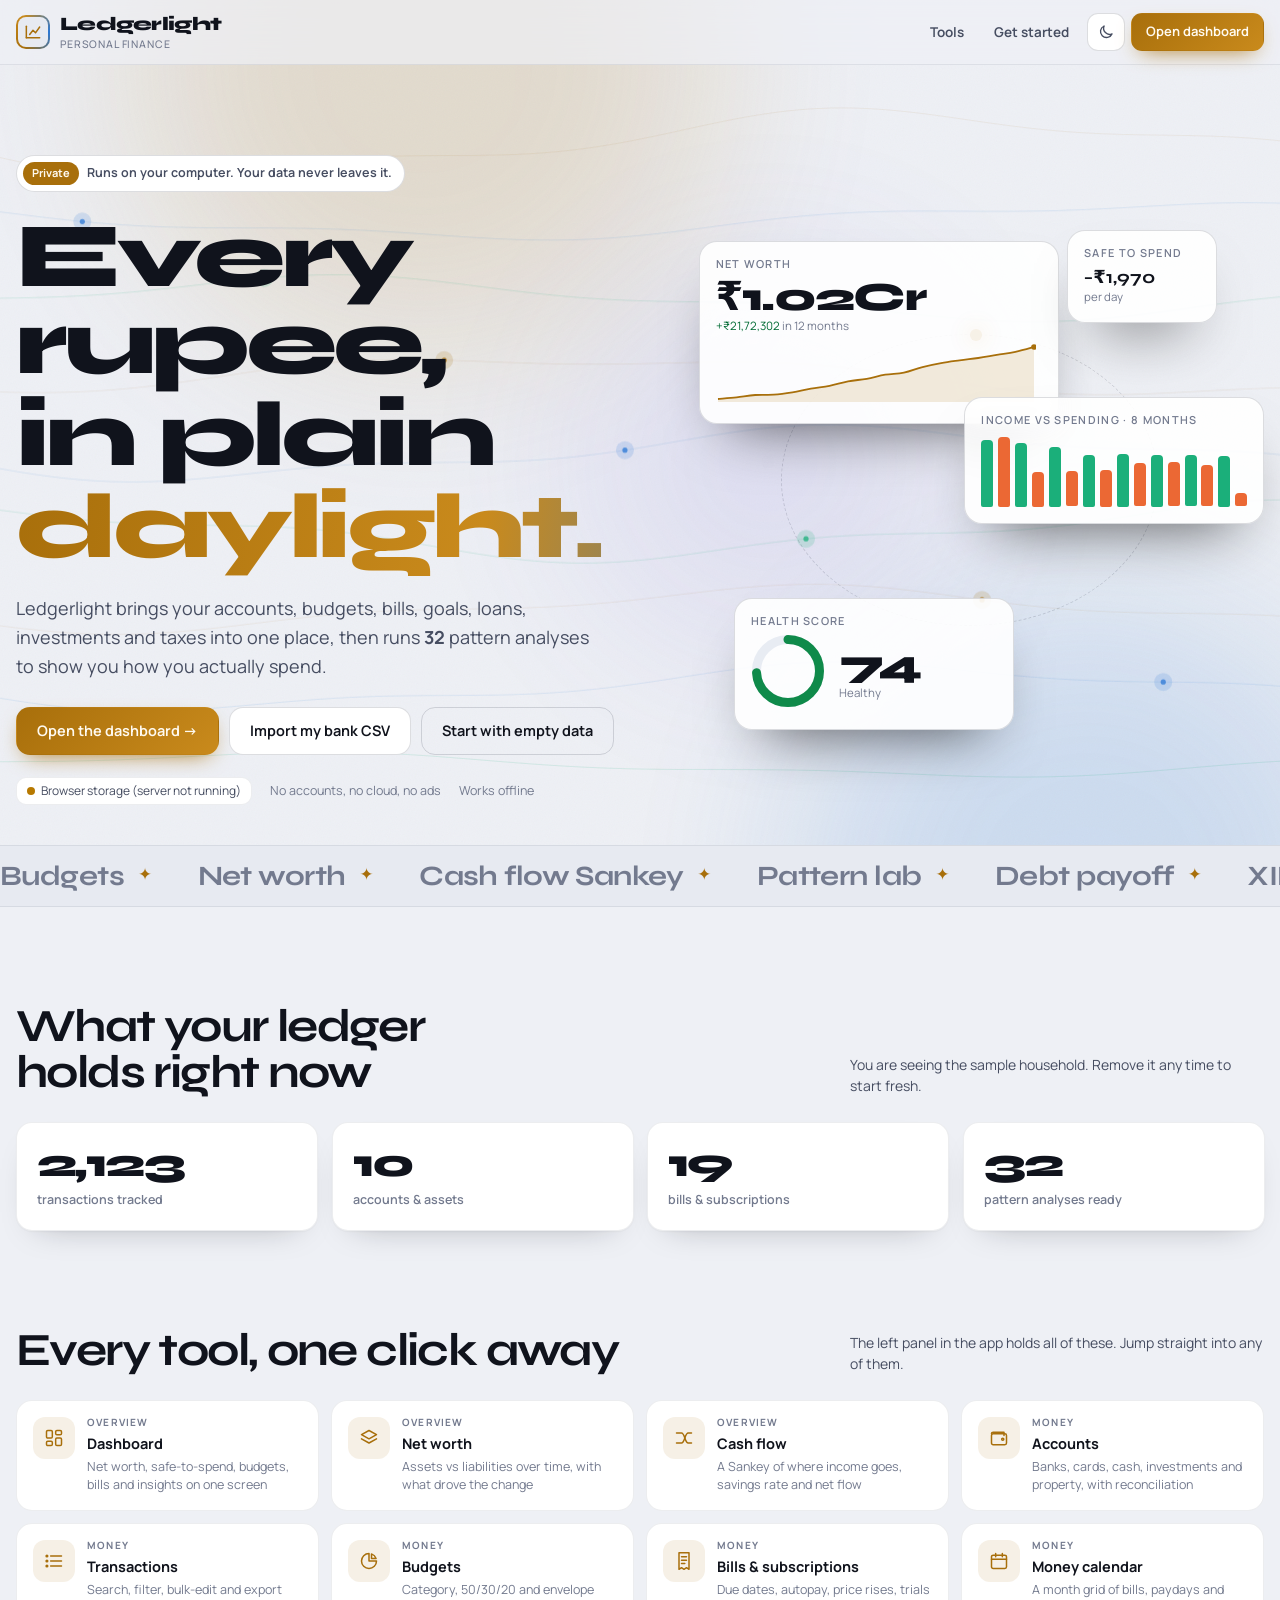
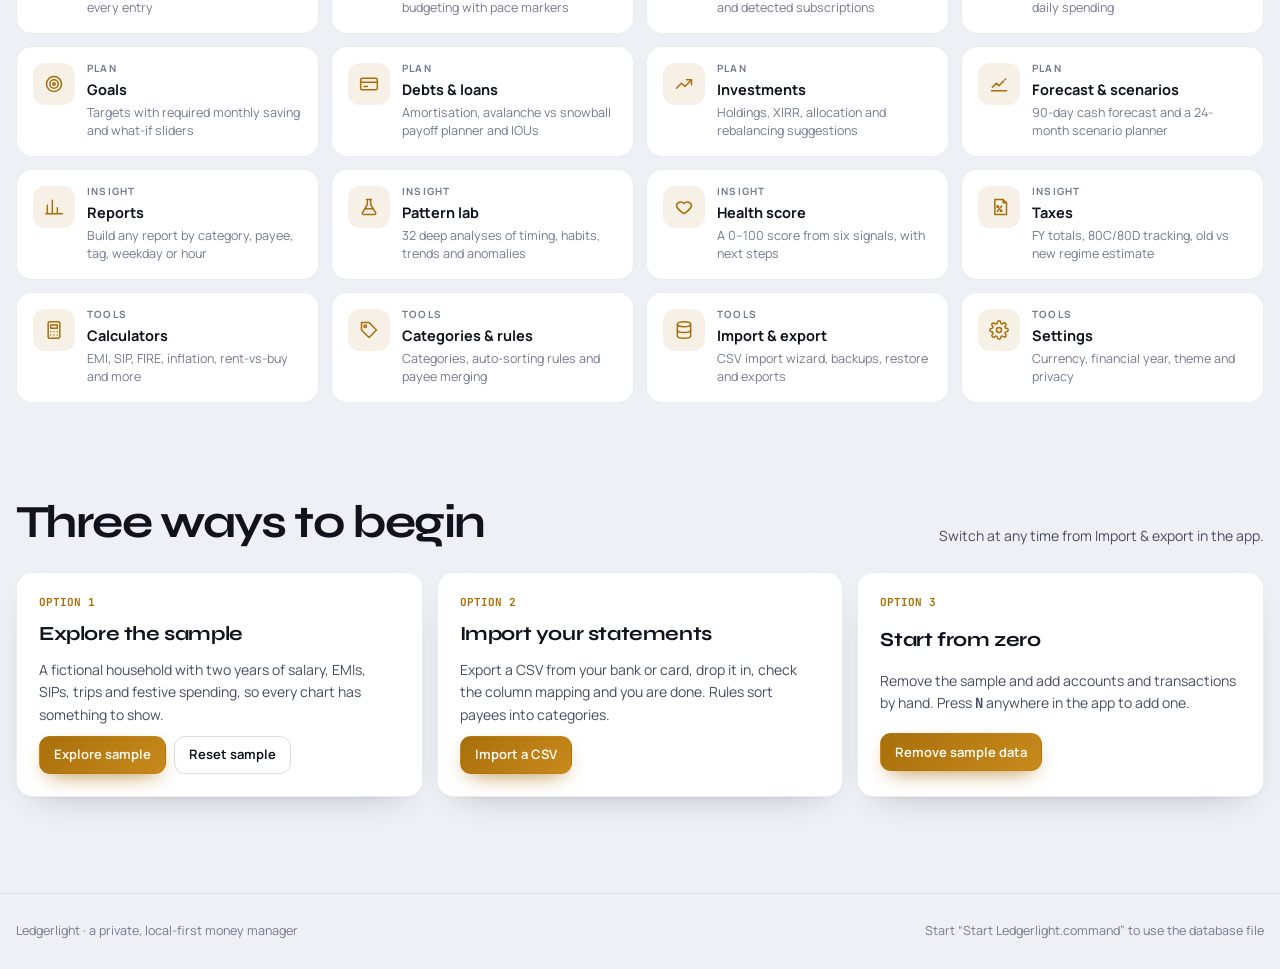
==== public/index.html @ 34b62ae0 "Add files via upload" ====
<!doctype html>
<html lang="en">
<head>
<meta charset="utf-8">
<meta name="viewport" content="width=device-width, initial-scale=1, viewport-fit=cover">
<title>Ledgerlight</title>
<meta name="claude:viewport-fit-sides" content="cover">
<link rel="preconnect" href="https://fonts.googleapis.com">
<link rel="preconnect" href="https://fonts.gstatic.com" crossorigin>
<link rel="stylesheet" href="https://fonts.googleapis.com/css2?family=JetBrains+Mono:wght@400;500;600&family=Manrope:wght@400;500;600;700;800&family=Syne:wght@600;700;800&display=swap">
<link rel="stylesheet" href="css/styles.css">
<link rel="icon" href="data:image/svg+xml,%3Csvg xmlns='http://www.w3.org/2000/svg' viewBox='0 0 24 24' fill='none' stroke='%23e9b44c' stroke-width='2.4' stroke-linecap='round' stroke-linejoin='round'%3E%3Cpath d='M4 19V5M4 19h16M8 15l4-5 3 3 5-7'/%3E%3C/svg%3E">
<script>try{var t=localStorage.getItem('ll_theme');if(t)document.documentElement.dataset.theme=t;}catch(e){}</script>
<style>
  /* Home: one full-bleed hero with a live ledger canvas, then the tool atlas. */
  body { overflow-x: hidden; }
  .wrap { width: 100%; max-width: 1280px; margin: 0 auto; padding-left: max(16px, env(safe-area-inset-left, 0px)); padding-right: max(16px, env(safe-area-inset-right, 0px)); }
  .nav-top { position: sticky; top: env(safe-area-inset-top, 0px); z-index: 20; backdrop-filter: blur(14px); background: color-mix(in srgb, var(--bg) 70%, transparent); border-bottom: 1px solid var(--line); }
  .nav-top .wrap { display: flex; align-items: center; gap: 14px; height: 64px; }
  .nav-top .brand { padding: 0; }
  .nav-top .links { margin-left: auto; display: flex; gap: 6px; align-items: center; }
  .nav-top .links a.lnk { color: var(--ink-2); font-weight: 650; font-size: 13.5px; padding: 8px 12px; border-radius: 10px; }
  .nav-top .links a.lnk:hover { color: var(--ink); background: var(--surface-2); }
  @media (max-width: 720px) { .nav-top .links a.lnk { display: none; } }

  .hero { position: relative; padding-block: clamp(40px, 7vw, 90px) 40px; overflow: hidden; }
  #ledger { position: absolute; inset: 0; width: 100%; height: 100%; z-index: 0; opacity: .9; }
  .hero .wrap { position: relative; z-index: 1; display: grid; grid-template-columns: minmax(0, 1.05fr) minmax(0, 1fr); gap: 40px; align-items: center; }
  @media (max-width: 960px) { .hero .wrap { grid-template-columns: minmax(0, 1fr); } }
  .kicker { display: inline-flex; gap: 8px; align-items: center; padding: 6px 12px 6px 6px; border-radius: 999px; border: 1px solid var(--line-2); background: var(--surface); font-size: 12.5px; font-weight: 650; color: var(--ink-2); animation: rise .8s var(--ease) both; }
  .kicker b { background: var(--accent); color: var(--accent-ink); border-radius: 999px; padding: 3px 9px; font-size: 11px; }
  .hero h1 { font: 800 clamp(42px, 7.2vw, 96px)/0.94 var(--f-display); letter-spacing: -0.045em; margin: 22px 0 18px; }
  .hero h1 .line { display: block; overflow: hidden; padding-bottom: .06em; }
  .hero h1 .line span { display: inline-block; animation: wordUp 1s var(--ease) both; }
  .hero h1 .line:nth-child(2) span { animation-delay: .12s; }
  .hero h1 .line:nth-child(3) span { animation-delay: .24s; }
  @keyframes wordUp { from { transform: translateY(105%) rotate(4deg); } }
  .hero h1 em { font-style: normal; background: linear-gradient(100deg, var(--accent), var(--accent-2) 40%, var(--s1) 80%); -webkit-background-clip: text; background-clip: text; color: transparent; background-size: 200% 100%; animation: wordUp 1s .24s var(--ease) both, sheen 6s 1.2s ease-in-out infinite alternate; }
  @keyframes sheen { to { background-position: 100% 0; } }
  .lede { font-size: clamp(15px, 1.5vw, 18px); color: var(--ink-2); max-width: 54ch; line-height: 1.6; animation: rise .9s .35s var(--ease) both; }
  .cta { display: flex; gap: 10px; flex-wrap: wrap; margin-top: 26px; animation: rise .9s .5s var(--ease) both; }
  .cta .btn { height: 48px; padding: 0 20px; font-size: 14.5px; border-radius: 14px; }
  .trust { display: flex; gap: 18px; flex-wrap: wrap; margin-top: 22px; color: var(--ink-3); font-size: 12.5px; animation: rise .9s .65s var(--ease) both; }
  .trust span { display: inline-flex; gap: 6px; align-items: center; }

  .stage { position: relative; height: 520px; perspective: 1200px; animation: rise 1s .3s var(--ease) both; }
  @media (max-width: 960px) { .stage { height: 460px; } }
  @media (max-width: 520px) { .stage { height: 420px; } }
  .float { position: absolute; background: color-mix(in srgb, var(--surface) 90%, transparent); backdrop-filter: blur(12px); border: 1px solid var(--line-2); border-radius: 18px; padding: 16px; box-shadow: 0 30px 60px -30px rgba(0,0,0,.65); transform-style: preserve-3d; transition: transform .2s ease-out; }
  .float .eyebrow { margin-bottom: 8px; }
  .f1 { left: 4%; top: 4%; width: min(360px, 78%); animation: bob 7s ease-in-out infinite; }
  .f2 { right: 0; top: 34%; width: min(300px, 64%); animation: bob 8s -2s ease-in-out infinite; }
  .f3 { left: 10%; bottom: 2%; width: min(280px, 60%); animation: bob 9s -4s ease-in-out infinite; }
  .f4 { right: 8%; top: 2%; width: 150px; animation: bob 6s -1s ease-in-out infinite; }
  @media (max-width: 520px) { .f4 { display: none; } .f2 { top: 38%; } }
  @keyframes bob { 50% { translate: 0 -12px; } }
  .big-n { font: 800 clamp(28px, 3.4vw, 40px)/1 var(--f-display); letter-spacing: -0.04em; }
  .mini-bars { display: flex; gap: 5px; align-items: end; height: 70px; margin-top: 12px; }
  .mini-bars i { flex: 1; border-radius: 4px 4px 2px 2px; background: var(--s1); transform-origin: bottom; animation: growUp 1s var(--ease) both; }
  .mini-bars i:nth-child(odd) { background: var(--s3); }
  .orbit { position: absolute; inset: 22% 18%; border: 1px dashed var(--line-2); border-radius: 50%; animation: spin 40s linear infinite; }
  .orbit::after { content: ''; position: absolute; top: -6px; left: 50%; width: 12px; height: 12px; border-radius: 50%; background: var(--accent); box-shadow: 0 0 20px var(--accent); }
  @keyframes spin { to { transform: rotate(360deg); } }

  .strip { border-block: 1px solid var(--line); background: var(--bg-2); overflow: hidden; }
  .strip .track { display: flex; gap: 46px; width: max-content; padding-block: 16px; animation: marquee 40s linear infinite; }
  .strip span { font: 700 clamp(18px, 2.4vw, 28px)/1 var(--f-display); letter-spacing: -0.02em; color: var(--ink-3); white-space: nowrap; display: inline-flex; gap: 14px; align-items: center; }
  .strip span::after { content: '✦'; color: var(--accent); font-size: .6em; }

  .sec { padding-block: clamp(50px, 8vw, 96px); }
  .sec-h { display: flex; justify-content: space-between; align-items: end; gap: 20px; flex-wrap: wrap; margin-bottom: 26px; }
  .sec-h h2 { font-size: clamp(28px, 4vw, 46px); line-height: 1.02; letter-spacing: -0.035em; max-width: 18ch; }
  .sec-h p { color: var(--ink-2); max-width: 46ch; margin: 0; }
  .numbers { display: grid; grid-template-columns: repeat(4, minmax(0, 1fr)); gap: 14px; }
  @media (max-width: 820px) { .numbers { grid-template-columns: repeat(2, minmax(0, 1fr)); } }
  .numbers .card { padding: 20px; }
  .numbers .n { font: 800 clamp(26px, 3.4vw, 40px)/1 var(--f-display); letter-spacing: -0.04em; }
  .numbers .l { color: var(--ink-3); font-size: 12.5px; margin-top: 8px; font-weight: 600; }

  .atlas { display: grid; grid-template-columns: repeat(auto-fill, minmax(min(100%, 250px), 1fr)); gap: 12px; }
  .tool { display: grid; grid-template-columns: 42px minmax(0, 1fr); gap: 12px; align-items: start; padding: 16px; border-radius: 16px; background: var(--surface); border: 1px solid var(--line); color: var(--ink); transition: transform .35s var(--spring), border-color .25s, background .25s; position: relative; overflow: hidden; }
  .tool:hover { transform: translateY(-4px); border-color: var(--accent); }
  .tool::after { content: ''; position: absolute; inset: auto -40% -60% auto; width: 140px; height: 140px; border-radius: 50%; background: var(--accent); opacity: 0; filter: blur(40px); transition: opacity .3s; }
  .tool:hover::after { opacity: .22; }
  .tool .ti { width: 42px; height: 42px; border-radius: 12px; display: grid; place-items: center; background: var(--accent-soft); color: var(--accent); transition: transform .4s var(--spring); }
  .tool:hover .ti { transform: rotate(-10deg) scale(1.1); }
  .tool b { display: block; font-size: 14.5px; }
  .tool small { color: var(--ink-3); font-size: 12.5px; line-height: 1.45; display: block; margin-top: 3px; }
  .tool .grp { font: 700 10px/1 var(--f-body); letter-spacing: .12em; text-transform: uppercase; color: var(--ink-3); margin-bottom: 6px; display: block; }

  .start { display: grid; grid-template-columns: repeat(3, minmax(0, 1fr)); gap: 14px; }
  @media (max-width: 900px) { .start { grid-template-columns: minmax(0, 1fr); } }
  .start .card { display: grid; gap: 10px; padding: 22px; }
  .start .card h3 { font-size: 20px; }
  .start .step { font: 700 11px var(--f-mono); color: var(--accent); }
  .reveal { animation: rise linear both; animation-timeline: view(); animation-range: entry 0% entry 40%; }
  @supports not (animation-timeline: view()) { .reveal { animation: none; } }
  footer { border-top: 1px solid var(--line); padding-block: 28px calc(28px + env(safe-area-inset-bottom, 0px)); color: var(--ink-3); font-size: 12.5px; }
  footer .wrap { display: flex; gap: 14px; justify-content: space-between; flex-wrap: wrap; }
  .status-line { display: inline-flex; gap: 8px; align-items: center; }
</style>
</head>
<body>
<div class="aurora" aria-hidden="true"><i></i><i></i><i></i></div>
<div class="grain" aria-hidden="true"></div>

<header class="nav-top"><div class="wrap">
  <a class="brand" href="index.html"><span class="brand-mark" id="logo"></span><span><b>Ledgerlight</b><small>Personal finance</small></span></a>
  <div class="links">
    <a class="lnk" href="#tools">Tools</a><a class="lnk" href="#start">Get started</a>
    <button class="icon-btn" id="theme" aria-label="Switch theme"></button>
    <a class="btn primary" href="app.html#dashboard">Open dashboard</a>
  </div>
</div></header>

<section class="hero">
  <canvas id="ledger" aria-hidden="true"></canvas>
  <div class="wrap">
    <div>
      <span class="kicker"><b>Private</b>Runs on your computer. Your data never leaves it.</span>
      <h1><span class="line"><span>Every rupee,</span></span><span class="line"><span>in plain</span></span><span class="line"><span><em>daylight.</em></span></span></h1>
      <p class="lede">Ledgerlight brings your accounts, budgets, bills, goals, loans, investments and taxes into one place, then runs <b id="n-analyses">32</b> pattern analyses to show you how you actually spend.</p>
      <div class="cta">
        <a class="btn primary" href="app.html#dashboard" id="cta-open">Open the dashboard →</a>
        <a class="btn" href="app.html#data">Import my bank CSV</a>
        <button class="btn ghost" id="cta-fresh">Start with empty data</button>
      </div>
      <div class="trust"><span id="mode-line" class="status-line"><span class="pulse-dot"></span>Checking storage…</span><span>No accounts, no cloud, no ads</span><span>Works offline</span></div>
    </div>
    <div class="stage" id="stage">
      <div class="orbit"></div>
      <div class="float f1" data-depth="18"><div class="eyebrow">Net worth</div><div class="big-n" id="h-nw">—</div><div class="kbd-hint" id="h-nw-d"></div><div id="h-spark" style="margin-top:8px"></div></div>
      <div class="float f2" data-depth="30"><div class="eyebrow">Income vs spending · 8 months</div><div class="mini-bars" id="h-bars"></div></div>
      <div class="float f3" data-depth="24"><div class="eyebrow">Health score</div><div style="display:flex;gap:14px;align-items:center"><div id="h-ring"></div><div><div class="big-n" id="h-score">—</div><div class="kbd-hint" id="h-label"></div></div></div></div>
      <div class="float f4" data-depth="40"><div class="eyebrow">Safe to spend</div><div style="font:700 18px var(--f-display)" id="h-safe">—</div><div class="kbd-hint">per day</div></div>
    </div>
  </div>
</section>

<div class="strip" aria-hidden="true"><div class="track" id="strip"></div></div>

<section class="sec"><div class="wrap">
  <div class="sec-h reveal"><h2>What your ledger holds right now</h2><p id="data-note">These numbers come straight from the database on this computer.</p></div>
  <div class="numbers" id="numbers"></div>
</div></section>

<section class="sec" id="tools" style="padding-top:0"><div class="wrap">
  <div class="sec-h reveal"><h2>Every tool, one click away</h2><p>The left panel in the app holds all of these. Jump straight into any of them.</p></div>
  <div class="atlas" id="atlas"></div>
</div></section>

<section class="sec" id="start" style="padding-top:0"><div class="wrap">
  <div class="sec-h reveal"><h2>Three ways to begin</h2><p>Switch at any time from Import &amp; export in the app.</p></div>
  <div class="start">
    <div class="card reveal"><span class="step">OPTION 1</span><h3>Explore the sample</h3><p class="muted-p">A fictional household with two years of salary, EMIs, SIPs, trips and festive spending, so every chart has something to show.</p><div class="toolbar"><a class="btn primary" href="app.html#dashboard">Explore sample</a><button class="btn ghost" id="reload-sample">Reset sample</button></div></div>
    <div class="card reveal"><span class="step">OPTION 2</span><h3>Import your statements</h3><p class="muted-p">Export a CSV from your bank or card, drop it in, check the column mapping and you are done. Rules sort payees into categories.</p><div class="toolbar"><a class="btn primary" href="app.html#data">Import a CSV</a></div></div>
    <div class="card reveal"><span class="step">OPTION 3</span><h3>Start from zero</h3><p class="muted-p">Remove the sample and add accounts and transactions by hand. Press <b class="mono">N</b> anywhere in the app to add one.</p><div class="toolbar"><button class="btn primary" id="fresh2">Remove sample data</button></div></div>
  </div>
</div></section>

<footer><div class="wrap"><span>Ledgerlight · a private, local-first money manager</span><span id="foot-db"></span></div></footer>

<script src="js/util.js"></script>
<script src="js/icons.js"></script>
<script src="js/sample.js"></script>
<script src="js/store.js"></script>
<script src="js/charts.js"></script>
<script src="js/analysis.js"></script>
<script src="js/app.js"></script>
<script src="js/views-overview.js"></script>
<script>
(function () {
  const U = LL.U, S = LL.S, C = LL.C, I = LL.I, A = LL.A;
  U.$('#logo').innerHTML = I('logo', 20);
  const isDark = () => { const t = document.documentElement.dataset.theme; return t ? t === 'dark' : !matchMedia('(prefers-color-scheme: light)').matches; };
  const setThemeIcon = () => (U.$('#theme').innerHTML = I(isDark() ? 'sun' : 'moon'));
  setThemeIcon();
  U.$('#theme').onclick = () => { const n = isDark() ? 'light' : 'dark'; document.documentElement.dataset.theme = n; try { localStorage.setItem('ll_theme', n); } catch (e) {} setThemeIcon(); };

  const DESC = {
    dashboard: 'Net worth, safe-to-spend, budgets, bills and insights on one screen', networth: 'Assets vs liabilities over time, with what drove the change', cashflow: 'A Sankey of where income goes, savings rate and net flow',
    accounts: 'Banks, cards, cash, investments and property, with reconciliation', transactions: 'Search, filter, bulk-edit and export every entry', budgets: 'Category, 50/30/20 and envelope budgeting with pace markers',
    bills: 'Due dates, autopay, price rises, trials and detected subscriptions', calendar: 'A month grid of bills, paydays and daily spending', goals: 'Targets with required monthly saving and what-if sliders',
    debts: 'Amortisation, avalanche vs snowball payoff planner and IOUs', investments: 'Holdings, XIRR, allocation and rebalancing suggestions', forecast: '90-day cash forecast and a 24-month scenario planner',
    reports: 'Build any report by category, payee, tag, weekday or hour', lab: '32 deep analyses of timing, habits, trends and anomalies', health: 'A 0–100 score from six signals, with next steps',
    taxes: 'FY totals, 80C/80D tracking, old vs new regime estimate', tools: 'EMI, SIP, FIRE, inflation, rent-vs-buy and more', categories: 'Categories, auto-sorting rules and payee merging',
    data: 'CSV import wizard, backups, restore and exports', settings: 'Currency, financial year, theme and privacy',
  };
  U.$('#atlas').innerHTML = LL.NAV.flatMap((g) => g.items.map(([id, name, ico]) => `<a class="tool reveal" href="app.html#${id}"><span class="ti">${I(ico, 20)}</span><span><span class="grp">${g.label}</span><b>${name}</b><small>${DESC[id] || ''}</small></span></a>`)).join('');
  const words = ['Budgets', 'Net worth', 'Cash flow Sankey', 'Pattern lab', 'Debt payoff', 'XIRR', 'Subscriptions', 'Tax regimes', 'Scenarios', 'Health score', 'Calendar', 'CSV import'];
  U.$('#strip').innerHTML = [...words, ...words].map((w) => `<span>${w}</span>`).join('');

  /* ledger canvas: drifting rule lines with travelling price ticks */
  const cv = U.$('#ledger'), ctx = cv.getContext('2d');
  let W, H, t = 0, mouse = { x: .7, y: .4 };
  const resize = () => { const r = cv.getBoundingClientRect(); W = cv.width = r.width * devicePixelRatio; H = cv.height = r.height * devicePixelRatio; };
  resize(); addEventListener('resize', resize);
  addEventListener('pointermove', (e) => { mouse.x = e.clientX / innerWidth; mouse.y = e.clientY / innerHeight; });
  const lines = [...Array(9)].map((_, i) => ({ y: (i + 1) / 10, amp: 0.012 + Math.random() * 0.03, sp: 0.2 + Math.random() * 0.5, ph: Math.random() * 6, hue: i % 3 }));
  const draw = () => {
    const cs = getComputedStyle(document.documentElement);
    const cols = [cs.getPropertyValue('--accent').trim(), cs.getPropertyValue('--s1').trim(), cs.getPropertyValue('--s3').trim()];
    ctx.clearRect(0, 0, W, H);
    lines.forEach((l, i) => {
      ctx.beginPath();
      for (let x = 0; x <= W; x += 8 * devicePixelRatio) {
        const nx = x / W;
        const y = (l.y + Math.sin(nx * 6 + t * l.sp + l.ph) * l.amp + Math.sin(nx * 17 + t * l.sp * 1.7) * l.amp * 0.3 + (mouse.y - 0.5) * 0.04 * (i / 9)) * H;
        x ? ctx.lineTo(x, y) : ctx.moveTo(x, y);
      }
      ctx.strokeStyle = cols[l.hue]; ctx.globalAlpha = 0.09 + (i % 3) * 0.03; ctx.lineWidth = devicePixelRatio; ctx.stroke();
      const px = ((t * 40 * l.sp + i * 180) % (W / devicePixelRatio + 200) - 100) * devicePixelRatio;
      const py = (l.y + Math.sin((px / W) * 6 + t * l.sp + l.ph) * l.amp + Math.sin((px / W) * 17 + t * l.sp * 1.7) * l.amp * 0.3 + (mouse.y - 0.5) * 0.04 * (i / 9)) * H;
      ctx.globalAlpha = 0.85; ctx.fillStyle = cols[l.hue]; ctx.beginPath(); ctx.arc(px, py, 2.6 * devicePixelRatio, 0, 7); ctx.fill();
      ctx.globalAlpha = 0.18; ctx.beginPath(); ctx.arc(px, py, 9 * devicePixelRatio, 0, 7); ctx.fill();
    });
    ctx.globalAlpha = 1;
    t += 0.008;
    if (!U.reduced) requestAnimationFrame(draw);
  };
  draw();

  /* parallax for the floating cards */
  const stage = U.$('#stage');
  if (!U.reduced) stage.addEventListener('pointermove', (e) => { const r = stage.getBoundingClientRect(); const x = (e.clientX - r.left) / r.width - 0.5, y = (e.clientY - r.top) / r.height - 0.5; U.$$('.float', stage).forEach((f) => { const d = +f.dataset.depth; f.style.transform = `translate3d(${x * d}px, ${y * d}px, 0) rotateY(${x * 8}deg) rotateX(${-y * 8}deg)`; }); });
  stage.addEventListener('pointerleave', () => U.$$('.float', stage).forEach((f) => (f.style.transform = '')));

  const fill = () => {
    const nws = S.netWorthSeries(); const nw = nws[nws.length - 1] || { net: 0 }, nwp = nws[Math.max(0, nws.length - 13)] || nw;
    U.tween(1400, (k) => (U.$('#h-nw').textContent = U.short(nw.net * k)));
    U.$('#h-nw-d').innerHTML = nwp.net ? `<span class="${nw.net >= nwp.net ? 'up' : 'down'}">${U.money(nw.net - nwp.net, { sign: true })}</span> in 12 months` : 'Add data to see your trend';
    U.$('#h-spark').innerHTML = C.spark(nws.slice(-18).map((x) => x.net), { w: 320, h: 60, color: 'var(--accent)' });
    const ms = S.months(8); const mx = Math.max(1, ...ms.flatMap((m) => [S.month(m).income, S.month(m).expense]));
    U.$('#h-bars').innerHTML = ms.flatMap((m, i) => [`<i style="height:${(S.month(m).income / mx) * 100}%;animation-delay:${i * 80}ms" title="${U.monLabel(m)} income"></i>`, `<i style="height:${(S.month(m).expense / mx) * 100}%;background:var(--s2);animation-delay:${i * 80 + 40}ms" title="${U.monLabel(m)} spending"></i>`]).join('');
    const h = S.state.transactions.length > 20 ? A.health() : { score: 0, label: 'Needs data' };
    U.$('#h-ring').innerHTML = C.ring(h.score / 100, { size: 74, sw: 9, color: 'var(--good)' });
    U.tween(1400, (k) => (U.$('#h-score').textContent = Math.round(h.score * k)));
    U.$('#h-label').textContent = h.label;
    try { U.$('#h-safe').textContent = U.money(LL.safeToSpend ? LL.safeToSpend().perDay : 0); } catch (e) {}
    const an = S.state.transactions.length > 20 ? A.all().length : 0;
    U.$('#n-analyses').textContent = A.defs.length;
    const items = [[S.state.transactions.length, 'transactions tracked'], [S.state.accounts.filter((a) => !a.archived).length, 'accounts & assets'], [S.state.bills.filter((b) => b.active).length, 'bills & subscriptions'], [an, 'pattern analyses ready']];
    U.$('#numbers').innerHTML = items.map(([n, l]) => `<div class="card reveal tilt"><div class="n" data-count="${n}" data-kind="num">${n}</div><div class="l">${l}</div></div>`).join('');
    U.countUp(U.$('#numbers')); U.tilt(document);
    U.$('#data-note').textContent = S.state.meta.isSample ? 'You are seeing the sample household. Remove it any time to start fresh.' : 'These numbers come from your own data.';
    U.$('#mode-line').innerHTML = `<span class="mode-chip ${S.mode}" style="padding:4px 10px"><span class="dot"></span>${S.mode === 'server' ? 'Saving to data/finance.db' : 'Browser storage (server not running)'}</span>`;
    U.$('#foot-db').textContent = S.mode === 'server' ? 'Database: data/finance.db' : 'Start “Start Ledgerlight.command” to use the database file';
  };
  const freshen = async () => { if (await U.confirm('Start with empty data?', 'This removes the sample household. Default categories stay. ' + (S.mode === 'server' ? 'A backup of the database is saved first.' : ''), 'Remove sample data')) { await S.clearAll(); U.toast('Sample data removed'); fill(); } };
  U.$('#cta-fresh').onclick = freshen; U.$('#fresh2').onclick = freshen;
  U.$('#reload-sample').onclick = async () => { await S.loadSample(); U.toast('Sample household reset'); fill(); };
  S.init().then(fill);
})();
</script>
</body>
</html>
---- public/css/styles.css ----
/* Ledgerlight — ledger ink & brass.
   Layout: fixed tool rail on the left, sticky command bar on top, a 12-column card grid that collapses to one column on phones.
   Dark-first, with a full light theme. */
:root {
  color-scheme: dark;
  --bg: #0b0d13;
  --bg-2: #0f121a;
  --surface: #141823;
  --surface-2: #1b2030;
  --surface-3: #232a3d;
  --line: rgba(214, 222, 255, 0.08);
  --line-2: rgba(214, 222, 255, 0.14);
  --ink: #eef0f6;
  --ink-2: #b6bccd;
  --ink-3: #7d8499;
  --accent: #e9b44c;          /* brass */
  --accent-2: #f6d28b;
  --accent-ink: #1a1405;
  --accent-soft: rgba(233, 180, 76, 0.14);
  --good: #2fbf71;
  --good-ink: #5fd896;
  --warn: #fab219;
  --bad: #e35d5d;
  --bad-ink: #ff8a8a;
  --info: #6ea8ff;
  /* chart series (validated categorical order, dark steps) */
  --s1: #3987e5; --s2: #d95926; --s3: #199e70; --s4: #c98500;
  --s5: #d55181; --s6: #008300; --s7: #9085e9; --s8: #e66767;
  --heat: #3987e5;
  --heat-warm: #d95926;
  --grid: #262b3a;
  --axis: #3a4154;
  --shadow: 0 1px 0 rgba(255, 255, 255, 0.04) inset, 0 18px 40px -22px rgba(0, 0, 0, 0.7);
  --glow: radial-gradient(600px circle at var(--mx, 50%) var(--my, 0%), rgba(233, 180, 76, 0.09), transparent 40%);

  --f-display: 'Syne', 'Avenir Next', 'Segoe UI', system-ui, sans-serif;
  --f-body: 'Manrope', 'Avenir Next', 'Segoe UI', system-ui, sans-serif;
  --f-mono: 'JetBrains Mono', 'SF Mono', ui-monospace, Menlo, monospace;

  --r: 16px;
  --r-sm: 10px;
  --rail: 264px;
  --bar: 64px;
  --ease: cubic-bezier(0.2, 0.8, 0.2, 1);
  --spring: cubic-bezier(0.34, 1.56, 0.64, 1);
}
@media (prefers-color-scheme: light) {
  :root:not([data-theme='dark']) {
    color-scheme: light;
    --bg: #eef0f5; --bg-2: #e7eaf1; --surface: #ffffff; --surface-2: #f3f5f9; --surface-3: #e8ecf3;
    --line: rgba(20, 28, 52, 0.08); --line-2: rgba(20, 28, 52, 0.15);
    --ink: #10131c; --ink-2: #464d61; --ink-3: #737a8e;
    --accent: #a86f0b; --accent-2: #c98a1c; --accent-ink: #fffaf0; --accent-soft: rgba(168, 111, 11, 0.1);
    --good: #0f8a4a; --good-ink: #006b33; --warn: #b77900; --bad: #c63737; --bad-ink: #b02a2a; --info: #2a63c9;
    --s1: #2a78d6; --s2: #eb6834; --s3: #1baf7a; --s4: #eda100; --s5: #e87ba4; --s6: #008300; --s7: #6250d6; --s8: #e34948;
    --heat: #2a78d6; --heat-warm: #eb6834; --grid: #e3e6ee; --axis: #c3c8d4;
    --shadow: 0 1px 2px rgba(16, 19, 28, 0.04), 0 14px 34px -22px rgba(16, 19, 28, 0.35);
    --glow: radial-gradient(600px circle at var(--mx, 50%) var(--my, 0%), rgba(168, 111, 11, 0.07), transparent 40%);
  }
}
:root[data-theme='light'] {
  color-scheme: light;
  --bg: #eef0f5; --bg-2: #e7eaf1; --surface: #ffffff; --surface-2: #f3f5f9; --surface-3: #e8ecf3;
  --line: rgba(20, 28, 52, 0.08); --line-2: rgba(20, 28, 52, 0.15);
  --ink: #10131c; --ink-2: #464d61; --ink-3: #737a8e;
  --accent: #a86f0b; --accent-2: #c98a1c; --accent-ink: #fffaf0; --accent-soft: rgba(168, 111, 11, 0.1);
  --good: #0f8a4a; --good-ink: #006b33; --warn: #b77900; --bad: #c63737; --bad-ink: #b02a2a; --info: #2a63c9;
  --s1: #2a78d6; --s2: #eb6834; --s3: #1baf7a; --s4: #eda100; --s5: #e87ba4; --s6: #008300; --s7: #6250d6; --s8: #e34948;
  --heat: #2a78d6; --heat-warm: #eb6834; --grid: #e3e6ee; --axis: #c3c8d4;
  --shadow: 0 1px 2px rgba(16, 19, 28, 0.04), 0 14px 34px -22px rgba(16, 19, 28, 0.35);
  --glow: radial-gradient(600px circle at var(--mx, 50%) var(--my, 0%), rgba(168, 111, 11, 0.07), transparent 40%);
}
:root[data-theme='dark'] { color-scheme: dark; }

* { box-sizing: border-box; }
[hidden] { display: none !important; }
html, body { height: 100%; }
body {
  margin: 0; background: var(--bg); color: var(--ink);
  font: 14px/1.5 var(--f-body); -webkit-font-smoothing: antialiased; text-rendering: optimizeLegibility;
  overflow-x: hidden;
}
button, input, select, textarea { font: inherit; color: inherit; }
button { cursor: pointer; }
a { color: var(--accent); text-decoration: none; }
:focus-visible { outline: 2px solid var(--accent); outline-offset: 2px; border-radius: 6px; }
h1, h2, h3, h4 { font-family: var(--f-display); letter-spacing: -0.02em; margin: 0; text-wrap: balance; font-weight: 700; }
.num, .mono { font-family: var(--f-mono); font-variant-numeric: tabular-nums; letter-spacing: -0.02em; }
.muted { color: var(--ink-3); }
.muted-p { color: var(--ink-2); margin: 0; line-height: 1.6; }
.up { color: var(--good-ink); } .down { color: var(--bad-ink); }
.eyebrow { font: 600 11px/1 var(--f-body); letter-spacing: 0.12em; text-transform: uppercase; color: var(--ink-3); }
.ico { flex: none; }
::selection { background: var(--accent); color: var(--accent-ink); }

/* ---------- ambient background ---------- */
.aurora { position: fixed; inset: 0; z-index: -1; pointer-events: none; overflow: hidden; }
.aurora i { position: absolute; width: 46vw; height: 46vw; border-radius: 50%; filter: blur(90px); opacity: 0.16; animation: drift 26s ease-in-out infinite alternate; }
.aurora i:nth-child(1) { background: var(--accent); top: -18vw; left: 10vw; }
.aurora i:nth-child(2) { background: var(--s1); bottom: -22vw; right: -8vw; animation-duration: 32s; animation-delay: -8s; }
.aurora i:nth-child(3) { background: var(--s7); top: 30vh; left: 45vw; width: 30vw; height: 30vw; animation-duration: 38s; opacity: 0.1; }
@keyframes drift { 0% { transform: translate(0, 0) scale(1); } 50% { transform: translate(6vw, 4vh) scale(1.12); } 100% { transform: translate(-4vw, 8vh) scale(0.94); } }
.grain { position: fixed; inset: 0; z-index: -1; pointer-events: none; opacity: 0.035; background-image: url("data:image/svg+xml,%3Csvg xmlns='http://www.w3.org/2000/svg' width='160' height='160'%3E%3Cfilter id='n'%3E%3CfeTurbulence type='fractalNoise' baseFrequency='.85' numOctaves='3'/%3E%3C/filter%3E%3Crect width='100%25' height='100%25' filter='url(%23n)'/%3E%3C/svg%3E"); }

/* ---------- app shell ---------- */
.shell { display: grid; grid-template-columns: var(--rail) minmax(0, 1fr); min-height: 100%; transition: grid-template-columns 0.4s var(--ease); }
.shell.collapsed { --rail: 78px; }
.rail {
  position: sticky; top: 0; height: 100vh; height: 100dvh; display: flex; flex-direction: column;
  background: color-mix(in srgb, var(--bg-2) 82%, transparent); backdrop-filter: blur(18px);
  border-right: 1px solid var(--line); padding: 14px 12px calc(14px + env(safe-area-inset-bottom, 0px)) max(12px, env(safe-area-inset-left, 0px)); z-index: 40; overflow: hidden;
}
.brand { display: flex; align-items: center; gap: 10px; padding: 6px 8px 16px; color: var(--ink); white-space: nowrap; }
.brand-mark { width: 34px; height: 34px; border-radius: 10px; display: grid; place-items: center; flex: none; background: conic-gradient(from 210deg, var(--accent), var(--accent-2), var(--s1), var(--accent)); color: var(--accent-ink); animation: spinhue 12s linear infinite; position: relative; }
.brand-mark::after { content: ''; position: absolute; inset: 2px; border-radius: 8px; background: var(--bg-2); }
.brand-mark svg { position: relative; z-index: 1; color: var(--accent); }
@keyframes spinhue { to { filter: hue-rotate(360deg); } }
.brand b { font: 800 19px/1 var(--f-display); letter-spacing: -0.03em; }
.brand small { display: block; font: 500 10.5px/1.2 var(--f-body); color: var(--ink-3); letter-spacing: 0.08em; text-transform: uppercase; margin-top: 3px; }
.rail-scroll { flex: 1; overflow-y: auto; overflow-x: hidden; margin: 0 -6px; padding: 0 6px; scrollbar-width: thin; }
.nav-group { margin: 6px 0 12px; }
.nav-label { padding: 8px 10px 6px; font: 700 10px/1 var(--f-body); letter-spacing: 0.14em; text-transform: uppercase; color: var(--ink-3); white-space: nowrap; transition: opacity 0.3s; }
.nav { position: relative; }
.nav a {
  position: relative; z-index: 1; display: flex; align-items: center; gap: 12px; height: 38px; padding: 0 10px; margin: 1px 0;
  color: var(--ink-2); border-radius: 10px; white-space: nowrap; font-weight: 600; font-size: 13.5px; transition: color 0.2s, background 0.2s, transform 0.25s var(--spring);
}
.nav a:hover { color: var(--ink); background: var(--surface-2); transform: translateX(3px); }
.nav a.active { color: var(--ink); }
.nav a.active .ico { color: var(--accent); }
.nav a .badge { margin-left: auto; font: 700 10.5px/1 var(--f-mono); padding: 4px 7px; border-radius: 999px; background: var(--accent-soft); color: var(--accent); }
.nav a .badge.bad { background: color-mix(in srgb, var(--bad) 18%, transparent); color: var(--bad-ink); }
.nav-pill { position: absolute; left: 0; right: 0; height: 38px; border-radius: 10px; background: linear-gradient(90deg, var(--accent-soft), var(--surface-2)); border: 1px solid var(--line-2); transition: transform 0.45s var(--spring), opacity 0.3s; pointer-events: none; z-index: 0; }
.nav-pill::before { content: ''; position: absolute; left: -12px; top: 9px; bottom: 9px; width: 3px; border-radius: 3px; background: var(--accent); box-shadow: 0 0 12px var(--accent); }
.rail-foot { border-top: 1px solid var(--line); padding-top: 10px; display: grid; gap: 8px; }
.mode-chip { display: flex; align-items: center; gap: 8px; padding: 8px 10px; border-radius: 10px; background: var(--surface); border: 1px solid var(--line); font-size: 12px; color: var(--ink-2); white-space: nowrap; overflow: hidden; }
.mode-chip .dot { width: 8px; height: 8px; border-radius: 50%; background: var(--good); box-shadow: 0 0 0 0 var(--good); animation: pulse 2.2s infinite; flex: none; }
.mode-chip.local .dot { background: var(--warn); }
@keyframes pulse { 0% { box-shadow: 0 0 0 0 color-mix(in srgb, currentColor 0%, transparent), 0 0 0 0 rgba(47, 191, 113, 0.5); } 70% { box-shadow: 0 0 0 8px rgba(47, 191, 113, 0); } 100% { box-shadow: 0 0 0 0 rgba(47, 191, 113, 0); } }
.collapsed .nav-label, .collapsed .brand-text, .collapsed .nav a span, .collapsed .nav a .badge, .collapsed .mode-chip span { opacity: 0; pointer-events: none; }
.collapsed .nav a:hover { transform: none; }

.main { min-width: 0; display: flex; flex-direction: column; }
.topbar {
  position: sticky; top: env(safe-area-inset-top, 0px); z-index: 30; height: var(--bar); display: flex; align-items: center; gap: 12px;
  padding-inline: max(16px, 2.2vw); background: color-mix(in srgb, var(--bg) 78%, transparent); backdrop-filter: blur(16px) saturate(1.2);
  border-bottom: 1px solid var(--line);
}
.topbar h1 { font-size: 20px; white-space: nowrap; overflow: hidden; text-overflow: ellipsis; }
.topbar .crumb { color: var(--ink-3); font-size: 12px; white-space: nowrap; overflow: hidden; text-overflow: ellipsis; }
.tb-title { min-width: 0; flex: 0 1 auto; display: flex; flex-direction: column; overflow: hidden; }
.tb-spacer { flex: 1; }
.search { position: relative; width: min(340px, 30vw); }
.search input { width: 100%; height: 38px; border-radius: 12px; border: 1px solid var(--line-2); background: var(--surface); padding: 0 12px 0 36px; outline: none; transition: border-color 0.2s, box-shadow 0.2s; }
.search input:focus { border-color: var(--accent); box-shadow: 0 0 0 4px var(--accent-soft); }
.search .ico { position: absolute; left: 11px; top: 10px; color: var(--ink-3); }
.search kbd { position: absolute; right: 9px; top: 9px; font: 600 10px/1 var(--f-mono); color: var(--ink-3); border: 1px solid var(--line-2); padding: 4px 6px; border-radius: 6px; }
.search-results { position: absolute; top: 44px; left: 0; right: 0; max-height: 60vh; overflow: auto; background: var(--surface); border: 1px solid var(--line-2); border-radius: 14px; box-shadow: var(--shadow); padding: 6px; display: none; }
.search-results.on { display: block; animation: pop 0.25s var(--ease); }
.sr-item { display: flex; gap: 10px; align-items: center; padding: 8px 10px; border-radius: 10px; cursor: pointer; }
.sr-item:hover, .sr-item.sel { background: var(--surface-2); }
.sr-item .sr-t { flex: 1; min-width: 0; overflow: hidden; text-overflow: ellipsis; white-space: nowrap; }
.sr-h { padding: 8px 10px 4px; }

.content { padding: 22px max(16px, 2.2vw) calc(40px + env(safe-area-inset-bottom, 0px)); width: 100%; max-width: 1560px; margin: 0 auto; }
.page-enter { animation: pageIn 0.55s var(--ease) both; }
@keyframes pageIn { from { opacity: 0; transform: translateY(14px); filter: blur(6px); } to { opacity: 1; transform: none; filter: none; } }
.page-leave { animation: pageOut 0.18s ease both; }
@keyframes pageOut { to { opacity: 0; transform: translateY(-6px); filter: blur(3px); } }

/* ---------- buttons & inputs ---------- */
.btn {
  display: inline-flex; align-items: center; justify-content: center; gap: 8px; height: 38px; padding: 0 14px; border-radius: 11px;
  border: 1px solid var(--line-2); background: var(--surface); color: var(--ink); font-weight: 650; font-size: 13px; white-space: nowrap;
  transition: transform 0.2s var(--spring), background 0.2s, border-color 0.2s, box-shadow 0.2s; position: relative; overflow: hidden;
}
.btn:hover { transform: translateY(-1px); border-color: var(--ink-3); }
.btn:active { transform: translateY(0) scale(0.97); }
.btn.primary { background: linear-gradient(135deg, var(--accent), var(--accent-2)); color: var(--accent-ink); border-color: transparent; box-shadow: 0 8px 22px -10px var(--accent); }
.btn.primary:hover { box-shadow: 0 12px 28px -10px var(--accent); }
.btn.danger { background: var(--bad); color: #fff; border-color: transparent; }
.btn.ghost { background: transparent; }
.btn.sm { height: 30px; padding: 0 10px; font-size: 12px; border-radius: 9px; }
.btn .ripple { position: absolute; border-radius: 50%; background: currentColor; opacity: 0.25; transform: scale(0); animation: ripple 0.6s ease-out; pointer-events: none; }
@keyframes ripple { to { transform: scale(4); opacity: 0; } }
.icon-btn { width: 38px; height: 38px; border-radius: 11px; border: 1px solid var(--line-2); background: var(--surface); display: grid; place-items: center; color: var(--ink-2); transition: transform 0.25s var(--spring), color 0.2s; flex: none; }
.icon-btn:hover { color: var(--ink); transform: rotate(-8deg) scale(1.06); }
.seg { display: inline-flex; background: var(--surface); border: 1px solid var(--line-2); border-radius: 12px; padding: 3px; gap: 2px; position: relative; flex-wrap: wrap; }
.seg button { border: 0; background: transparent; height: 30px; padding: 0 11px; border-radius: 9px; font-size: 12.5px; font-weight: 650; color: var(--ink-3); transition: color 0.2s, background 0.25s; }
.seg button:hover { color: var(--ink); }
.seg button.on { background: var(--surface-3); color: var(--ink); box-shadow: 0 1px 0 var(--line-2) inset; }
.chip { display: inline-flex; align-items: center; gap: 6px; height: 26px; padding: 0 10px; border-radius: 999px; font-size: 12px; font-weight: 650; border: 1px solid var(--line-2); color: var(--ink-2); background: var(--surface); white-space: nowrap; }
.chip.on, button.chip:hover { border-color: var(--accent); color: var(--ink); }
button.chip { cursor: pointer; transition: all 0.2s; }
.tag { display: inline-flex; align-items: center; height: 20px; padding: 0 7px; border-radius: 6px; font-size: 11px; font-weight: 650; background: var(--surface-3); color: var(--ink-2); margin-right: 4px; }
.pill { display: inline-flex; align-items: center; gap: 5px; height: 22px; padding: 0 8px; border-radius: 999px; font: 700 11px/1 var(--f-body); letter-spacing: 0.02em; white-space: nowrap; }
.pill::before { content: ''; width: 6px; height: 6px; border-radius: 50%; background: currentColor; }
.pill.good { color: var(--good-ink); background: color-mix(in srgb, var(--good) 15%, transparent); }
.pill.warn { color: var(--warn); background: color-mix(in srgb, var(--warn) 15%, transparent); }
.pill.bad { color: var(--bad-ink); background: color-mix(in srgb, var(--bad) 15%, transparent); }
.pill.info { color: var(--info); background: color-mix(in srgb, var(--info) 14%, transparent); }
input[type='text'], input[type='number'], input[type='date'], input[type='search'], input[type='color'], select, textarea {
  width: 100%; min-height: 38px; border-radius: 11px; border: 1px solid var(--line-2); background: var(--surface-2); padding: 8px 11px; outline: none; transition: border-color 0.2s, box-shadow 0.2s;
}
input:focus, select:focus, textarea:focus { border-color: var(--accent); box-shadow: 0 0 0 4px var(--accent-soft); }
input.bad { border-color: var(--bad); animation: shake 0.35s; }
@keyframes shake { 25% { transform: translateX(-4px); } 75% { transform: translateX(4px); } }
input[type='range'] { width: 100%; accent-color: var(--accent); }
.switch { display: inline-flex; align-items: center; gap: 10px; cursor: pointer; font-size: 13px; color: var(--ink-2); }
.switch input { position: absolute; opacity: 0; width: 0; height: 0; }
.switch span { width: 38px; height: 22px; border-radius: 99px; background: var(--surface-3); position: relative; transition: background 0.25s; flex: none; }
.switch span::after { content: ''; position: absolute; top: 3px; left: 3px; width: 16px; height: 16px; border-radius: 50%; background: var(--ink-2); transition: transform 0.3s var(--spring), background 0.2s; }
.switch input:checked + span { background: var(--accent); }
.switch input:checked + span::after { transform: translateX(16px); background: var(--accent-ink); }
.switch input:focus-visible + span { outline: 2px solid var(--accent); outline-offset: 2px; }
.form-grid { display: grid; grid-template-columns: 1fr 1fr; gap: 12px 14px; }
.field { display: grid; gap: 6px; grid-column: 1 / -1; min-width: 0; }
.field.half { grid-column: auto; }
.field label { font-size: 12px; font-weight: 650; color: var(--ink-2); }

/* ---------- cards & grid ---------- */
.grid { display: grid; grid-template-columns: repeat(12, minmax(0, 1fr)); gap: 16px; }
.c3 { grid-column: span 3; } .c4 { grid-column: span 4; } .c5 { grid-column: span 5; } .c6 { grid-column: span 6; }
.c7 { grid-column: span 7; } .c8 { grid-column: span 8; } .c9 { grid-column: span 9; } .c12 { grid-column: span 12; }
.card {
  position: relative; min-width: 0; background: var(--surface); border: 1px solid var(--line); border-radius: var(--r); padding: 18px;
  box-shadow: var(--shadow); transition: transform 0.35s var(--ease), border-color 0.3s, box-shadow 0.3s;
}
.card::before { content: ''; position: absolute; inset: 0; border-radius: inherit; background: var(--glow); opacity: 0; transition: opacity 0.3s; pointer-events: none; }
.card:hover::before { opacity: 1; }
.card:hover { border-color: var(--line-2); }
.card.tilt { transform-style: preserve-3d; will-change: transform; }
.card-h { display: flex; align-items: center; gap: 10px; margin-bottom: 14px; min-height: 30px; flex-wrap: wrap; }
.card-h h3 { font-size: 15px; font-weight: 700; }
.card-h .sub { color: var(--ink-3); font-size: 12px; }
.card-h .right { margin-left: auto; display: flex; gap: 8px; align-items: center; flex-wrap: wrap; }
.card-h .ico-wrap { width: 30px; height: 30px; border-radius: 9px; display: grid; place-items: center; background: var(--accent-soft); color: var(--accent); flex: none; }
.rise { animation: rise 0.7s var(--ease) both; }
@keyframes rise { from { opacity: 0; transform: translateY(22px) scale(0.985); } to { opacity: 1; transform: none; } }
.section-h { display: flex; align-items: end; gap: 12px; margin: 30px 0 14px; flex-wrap: wrap; }
.section-h h2 { font-size: 22px; }
.section-h p { margin: 0; color: var(--ink-3); }
.page-intro { display: flex; gap: 16px; align-items: end; justify-content: space-between; flex-wrap: wrap; margin-bottom: 18px; }
.page-intro p { margin: 4px 0 0; color: var(--ink-2); max-width: 70ch; }
.toolbar { display: flex; gap: 8px; flex-wrap: wrap; align-items: center; }

/* KPI tiles */
.kpi { display: flex; flex-direction: column; gap: 6px; overflow: hidden; }
.kpi .k-l { display: flex; align-items: center; gap: 8px; color: var(--ink-2); font-size: 12.5px; font-weight: 650; }
.kpi .k-l .ico { color: var(--ink-3); }
.kpi .k-v { font: 700 clamp(20px, 1.9vw, 28px)/1.1 var(--f-display); letter-spacing: -0.03em; white-space: nowrap; }
.kpi .k-d { font-size: 12px; color: var(--ink-3); display: flex; gap: 6px; align-items: center; flex-wrap: wrap; }
.kpi .spark { position: absolute; right: 12px; bottom: 12px; opacity: 0.9; }
.kpi.hero { background: linear-gradient(150deg, color-mix(in srgb, var(--accent) 16%, var(--surface)), var(--surface) 60%); border-color: color-mix(in srgb, var(--accent) 30%, var(--line)); }
.kpi.hero .k-v { font-size: clamp(24px, 2.3vw, 34px); }
.kpi .k-v { overflow: hidden; text-overflow: ellipsis; position: relative; z-index: 1; }
.delta { display: inline-flex; align-items: center; gap: 2px; font-weight: 700; }

/* ticker */
.ticker { position: relative; overflow: hidden; border: 1px solid var(--line); border-radius: 14px; background: var(--surface); height: 40px; margin-bottom: 16px; mask-image: linear-gradient(90deg, transparent, #000 6%, #000 94%, transparent); }
.ticker-track { display: flex; gap: 34px; width: max-content; height: 100%; align-items: center; animation: marquee 60s linear infinite; padding-left: 20px; }
.ticker:hover .ticker-track { animation-play-state: paused; }
.ticker-item { display: inline-flex; gap: 8px; align-items: center; font-size: 12.5px; color: var(--ink-2); white-space: nowrap; }
.ticker-item b { color: var(--ink); font-family: var(--f-mono); font-weight: 600; }
@keyframes marquee { to { transform: translateX(-50%); } }

/* lists & tables */
.list { display: grid; }
.row { display: grid; grid-template-columns: 36px minmax(0, 1fr) auto; gap: 12px; align-items: center; padding: 10px 6px; border-bottom: 1px solid var(--line); border-radius: 10px; transition: background 0.2s, transform 0.25s var(--ease); }
.row:last-child { border-bottom: 0; }
.row.clickable { cursor: pointer; }
.row.clickable:hover { background: var(--surface-2); transform: translateX(3px); }
.row .av { width: 36px; height: 36px; border-radius: 11px; display: grid; place-items: center; background: var(--surface-3); color: var(--ink-2); font: 700 13px/1 var(--f-display); }
.row .t1 { font-weight: 650; white-space: nowrap; overflow: hidden; text-overflow: ellipsis; }
.row .t2 { font-size: 12px; color: var(--ink-3); white-space: nowrap; overflow: hidden; text-overflow: ellipsis; }
.row .amt { font: 600 14px/1.2 var(--f-mono); text-align: right; white-space: nowrap; }
.row .amt.in { color: var(--good-ink); }
.row .amt small { display: block; font: 500 11px/1.4 var(--f-body); color: var(--ink-3); }
.table-wrap { overflow-x: auto; border-radius: 12px; }
table.tbl { width: 100%; border-collapse: separate; border-spacing: 0; font-size: 13px; }
.tbl th { text-align: left; font: 700 11px/1 var(--f-body); letter-spacing: 0.08em; text-transform: uppercase; color: var(--ink-3); padding: 12px 10px; border-bottom: 1px solid var(--line-2); position: sticky; top: 0; background: var(--surface); z-index: 1; cursor: default; white-space: nowrap; }
.tbl th.sortable { cursor: pointer; } .tbl th.sortable:hover { color: var(--ink); }
.tbl td { padding: 10px; border-bottom: 1px solid var(--line); white-space: nowrap; }
.tbl tr { transition: background 0.15s; }
.tbl tbody tr:hover { background: var(--surface-2); }
.tbl tbody tr.clickable { cursor: pointer; }
.tbl .r { text-align: right; font-family: var(--f-mono); font-variant-numeric: tabular-nums; }
.tbl .wrap { white-space: normal; min-width: 160px; }
.tbl td.sel, .tbl th.sel { width: 34px; }
.tbl tr.picked { background: var(--accent-soft); }
.mini-list { display: grid; gap: 6px; }
.ml-row { display: grid; grid-template-columns: minmax(0, 1fr) auto auto; gap: 10px; align-items: center; font-size: 13px; padding: 8px 10px; border-radius: 10px; background: var(--surface-2); }
.ml-row span:first-child { overflow: hidden; text-overflow: ellipsis; white-space: nowrap; }

/* progress */
.bar-track { height: 8px; border-radius: 99px; background: var(--surface-3); overflow: hidden; position: relative; }
.bar-fill { height: 100%; border-radius: 99px; width: var(--w); background: var(--c, var(--accent)); animation: fillIn 1.1s var(--ease) both; position: relative; }
.bar-fill::after { content: ''; position: absolute; inset: 0; background: linear-gradient(90deg, transparent, rgba(255, 255, 255, 0.35), transparent); transform: translateX(-100%); animation: shimmer 2.6s 1.1s ease-in-out infinite; }
@keyframes fillIn { from { width: 0; } }
@keyframes shimmer { to { transform: translateX(100%); } }
.bar-mark { position: absolute; top: -3px; bottom: -3px; width: 2px; background: var(--ink); border-radius: 2px; left: var(--x); opacity: 0.6; }

/* budget tiles */
.budget-tile { display: grid; grid-template-columns: 64px minmax(0, 1fr); gap: 14px; align-items: center; }
.budget-tile .bt-n { font-weight: 700; }
.budget-tile .bt-s { font-size: 12px; color: var(--ink-3); }
.ring-track { fill: none; stroke: var(--surface-3); }
.ring-arc { fill: none; stroke-linecap: round; animation: ringIn 1.3s var(--ease) both; }
@keyframes ringIn { from { stroke-dashoffset: var(--full); } }
.ring-t { font: 700 12px/1 var(--f-mono); fill: var(--ink); }

/* ---------- charts ---------- */
.chart { display: block; overflow: visible; }
.chart text { font: 500 10.5px/1 var(--f-body); }
.chart .ax { fill: var(--ink-3); }
.chart .grid { stroke: var(--grid); stroke-width: 1; fill: none; }
.chart .base { stroke: var(--axis); stroke-width: 1; }
.chart .today { stroke: var(--accent); stroke-dasharray: 3 4; }
.chart .today-l { fill: var(--accent); font-weight: 700; }
.chart .ln { fill: none; stroke-width: 2.2; stroke-linecap: round; stroke-linejoin: round; }
.chart .draw { stroke-dasharray: 1; stroke-dashoffset: 1; animation: draw 1.5s var(--ease) forwards; }
@keyframes draw { to { stroke-dashoffset: 0; } }
.chart .area-fill { animation: fadeIn 1.2s 0.3s var(--ease) both; }
.chart .end-dot { stroke: var(--surface); stroke-width: 2.5; animation: popIn 0.5s 1.2s var(--spring) both; transform-box: fill-box; transform-origin: center; }
.chart .xhair { stroke: var(--ink-3); stroke-dasharray: 3 3; transition: opacity 0.15s; }
.chart .hover-dot { stroke: var(--surface); stroke-width: 2.5; pointer-events: none; transition: cx 0.12s, cy 0.12s; }
.chart .bar-g { transform-box: fill-box; transform-origin: bottom; animation: growUp 0.8s var(--ease) both; cursor: pointer; }
.chart .bar-g.hov .bar { filter: brightness(1.18); }
.chart .bar { transition: filter 0.2s; }
@keyframes growUp { from { transform: scaleY(0); } }
@keyframes fadeIn { from { opacity: 0; } }
@keyframes popIn { from { transform: scale(0); } }
.donut-wrap { display: flex; gap: 22px; align-items: center; flex-wrap: wrap; justify-content: center; }
.donut-box { position: relative; flex: none; max-width: 100%; }
.donut-box svg { max-width: 100%; height: auto; }
.donut-track { fill: none; stroke: var(--surface-2); }
.donut .arc { fill: none; transition: opacity 0.25s, stroke-width 0.25s; animation: arcIn 1.2s var(--ease) both; cursor: pointer; }
.donut .arc.dim { opacity: 0.25; }
@keyframes arcIn { from { stroke-dasharray: 0 1000; } }
.donut-c { position: absolute; inset: 0; display: grid; place-content: center; text-align: center; pointer-events: none; padding: 30px; }
.dc-v { font: 700 22px/1.1 var(--f-display); letter-spacing: -0.03em; }
.dc-l { font-size: 11.5px; color: var(--ink-3); max-width: 120px; margin: 4px auto 0; line-height: 1.3; }
.donut-lg { display: grid; gap: 4px; min-width: 200px; flex: 1; }
.dl-row { display: grid; grid-template-columns: 10px minmax(0, 1fr) auto auto; gap: 10px; align-items: center; padding: 6px 8px; border-radius: 8px; font-size: 12.5px; cursor: pointer; transition: background 0.2s; }
.dl-row.on, .dl-row:hover { background: var(--surface-2); }
.dl-row i, .legend i { width: 10px; height: 10px; border-radius: 3px; }
.dl-n { overflow: hidden; text-overflow: ellipsis; white-space: nowrap; }
.dl-p { color: var(--ink-3); font: 500 11.5px var(--f-mono); }
.dl-row b { font: 600 12.5px var(--f-mono); }
.legend { display: flex; gap: 14px; flex-wrap: wrap; margin: -4px 0 8px; font-size: 12px; color: var(--ink-2); }
.lg { display: inline-flex; gap: 6px; align-items: center; }
.hbars { display: grid; gap: 8px; }
.hb-row { display: grid; grid-template-columns: minmax(90px, 32%) minmax(0, 1fr) auto; gap: 12px; align-items: center; padding: 3px 4px; border-radius: 8px; transition: background 0.2s; }
.hb-row.clickable { cursor: pointer; } .hb-row:hover { background: var(--surface-2); }
.hb-l { min-width: 0; display: flex; flex-direction: column; }
.hb-name { font-weight: 650; font-size: 13px; overflow: hidden; text-overflow: ellipsis; white-space: nowrap; }
.hb-sub { font-size: 11px; color: var(--ink-3); overflow: hidden; text-overflow: ellipsis; white-space: nowrap; }
.hb-track { height: 10px; border-radius: 99px; background: var(--surface-2); overflow: hidden; }
.hb-bar { height: 100%; width: var(--w); border-radius: 99px; animation: fillIn 1s var(--ease) both; }
.hb-v { font: 600 12.5px var(--f-mono); white-space: nowrap; text-align: right; }
.heat .cell, .calheat .cell { animation: popIn 0.4s var(--spring) both; transform-box: fill-box; transform-origin: center; cursor: pointer; transition: stroke 0.15s; stroke: transparent; stroke-width: 2; }
.heat .cell:hover, .calheat .cell:hover { stroke: var(--ink); }
.cell-t { fill: var(--ink); font-weight: 700 !important; pointer-events: none; }
.sankey .flow { fill-opacity: 0.32; transition: fill-opacity 0.2s; animation: fadeIn 1s var(--ease) both; cursor: pointer; }
.sankey .flow.hov { fill-opacity: 0.68; }
.sankey .hub { fill: var(--accent); }
.sk-l { fill: var(--ink); font-weight: 650 !important; font-size: 11.5px !important; }
.sk-v { fill: var(--ink-3); font-family: var(--f-mono) !important; }
.sk-hub { fill: var(--accent); font-weight: 700 !important; font-size: 12px !important; }
.treemap { position: relative; width: 100%; border-radius: 12px; overflow: hidden; }
.tm-cell { position: absolute; padding: 8px 10px; display: flex; flex-direction: column; justify-content: flex-end; background: color-mix(in srgb, var(--c) 78%, var(--surface)); border: 2px solid var(--surface); border-radius: 10px; color: #fff; overflow: hidden; cursor: pointer; animation: tmIn 0.6s var(--ease) both; transition: filter 0.2s; }
.tm-cell:hover { filter: brightness(1.15); }
@keyframes tmIn { from { opacity: 0; transform: scale(0.85); } }
.tm-n { font-weight: 700; font-size: 12.5px; text-shadow: 0 1px 2px rgba(0, 0, 0, 0.35); overflow: hidden; text-overflow: ellipsis; white-space: nowrap; }
.tm-v { font: 500 11px var(--f-mono); opacity: 0.9; text-shadow: 0 1px 2px rgba(0, 0, 0, 0.35); }
.radar .radar-shape { stroke-width: 2; animation: radarIn 1s var(--spring) both; transform-origin: center; transform-box: fill-box; }
@keyframes radarIn { from { transform: scale(0); opacity: 0; } }
.scatter .dot { animation: popIn 0.4s var(--spring) both; transform-box: fill-box; transform-origin: center; cursor: pointer; stroke: var(--surface); stroke-width: 1; }
.gauge .g-track { fill: none; stroke: var(--surface-3); stroke-width: 16; stroke-linecap: round; }
.gauge .g-arc { fill: none; stroke-width: 16; stroke-linecap: round; animation-duration: 1.8s; }
.gauge .g-v { font: 800 40px/1 var(--f-display) !important; fill: var(--ink); }
.gauge .g-l { font: 600 12px/1 var(--f-body) !important; fill: var(--ink-3); }
.spark .ln { fill: none; }
.center { display: grid; place-items: center; }
.scroll-x { overflow-x: auto; }
.chart-empty { display: grid; place-items: center; gap: 8px; padding: 40px 10px; color: var(--ink-3); text-align: center; font-size: 13px; }
.chart-tip { position: fixed; left: 0; top: 0; z-index: 200; pointer-events: none; background: color-mix(in srgb, var(--surface-3) 92%, transparent); backdrop-filter: blur(10px); border: 1px solid var(--line-2); border-radius: 12px; padding: 10px 12px; min-width: 150px; box-shadow: 0 16px 40px -14px rgba(0, 0, 0, 0.6); opacity: 0; transition: opacity 0.15s, transform 0.08s linear; font-size: 12px; }
.chart-tip.on { opacity: 1; }
.tip-h { font-weight: 700; margin-bottom: 6px; color: var(--ink); }
.tip-row { display: grid; grid-template-columns: 9px minmax(0, 1fr) auto; gap: 8px; align-items: center; color: var(--ink-2); padding: 1px 0; }
.tip-row i { width: 9px; height: 9px; border-radius: 3px; }
.tip-row b { font: 600 12px var(--f-mono); color: var(--ink); }
.tip-big { font: 700 18px var(--f-display); }
.tip-sub { color: var(--ink-3); }
.tip-total { border-top: 1px solid var(--line-2); margin-top: 6px; padding-top: 6px; display: flex; justify-content: space-between; color: var(--ink-2); }
.tip-total b { font-family: var(--f-mono); color: var(--ink); }

/* insights */
.insight { display: grid; grid-template-columns: 4px minmax(0, 1fr); gap: 12px; padding: 12px; border-radius: 12px; background: var(--surface-2); cursor: pointer; transition: transform 0.25s var(--ease), background 0.2s; }
.insight:hover { transform: translateX(4px); background: var(--surface-3); }
.insight .stripe { border-radius: 4px; background: var(--info); }
.insight.warn .stripe { background: var(--warn); } .insight.bad .stripe { background: var(--bad); } .insight.good .stripe { background: var(--good); }
.insight .i-h { font-weight: 700; font-size: 13.5px; line-height: 1.35; }
.insight .i-m { font-size: 12px; color: var(--ink-3); margin-top: 3px; }
.lab-grid { display: grid; grid-template-columns: repeat(auto-fill, minmax(min(100%, 440px), 1fr)); gap: 16px; }
.lab-card .lab-q { color: var(--ink-3); font-size: 12px; margin-top: 2px; }
.lab-card .lab-head { font: 700 18px/1.3 var(--f-display); letter-spacing: -0.02em; margin: 10px 0 4px; }
.lab-card .lab-metric { font: 600 12.5px var(--f-mono); color: var(--accent); }
.lab-card .lab-detail { color: var(--ink-2); font-size: 12.5px; margin: 10px 0 0; line-height: 1.55; max-width: 70ch; }
.lab-card .lab-chart { margin-top: 14px; }
.lab-num { font: 700 11px var(--f-mono); color: var(--ink-3); }

/* calendar page */
.cal { display: grid; grid-template-columns: repeat(7, minmax(0, 1fr)); gap: 6px; }
.cal-h { font: 700 11px var(--f-body); letter-spacing: 0.1em; text-transform: uppercase; color: var(--ink-3); padding: 4px 6px; }
.cal-d { min-height: 104px; border-radius: 12px; padding: 7px; background: var(--surface-2); border: 1px solid transparent; display: flex; flex-direction: column; gap: 3px; cursor: pointer; transition: transform 0.2s var(--ease), border-color 0.2s; overflow: hidden; position: relative; }
.cal-d:hover { transform: translateY(-2px); border-color: var(--line-2); }
.cal-d.out { opacity: 0.35; }
.cal-d.today { border-color: var(--accent); box-shadow: 0 0 0 3px var(--accent-soft); }
.cal-d .dn { font: 700 12px var(--f-mono); color: var(--ink-2); display: flex; justify-content: space-between; }
.cal-d .heatbar { position: absolute; left: 0; right: 0; bottom: 0; height: 3px; background: var(--heat); opacity: var(--o); }
.ev { font-size: 10.5px; font-weight: 650; padding: 2px 6px; border-radius: 5px; white-space: nowrap; overflow: hidden; text-overflow: ellipsis; background: var(--surface-3); }
.ev.bill { background: color-mix(in srgb, var(--s2) 22%, transparent); color: var(--ink); }
.ev.income { background: color-mix(in srgb, var(--good) 22%, transparent); color: var(--ink); }
.ev.goal { background: color-mix(in srgb, var(--s7) 25%, transparent); }

/* modal & toast */
.modal-wrap { position: fixed; inset: 0; z-index: 100; background: rgba(5, 7, 12, 0.55); backdrop-filter: blur(6px); display: grid; place-items: center; padding: 16px; animation: fadeIn 0.25s both; }
.modal-wrap.out { animation: fadeOut 0.25s both; }
@keyframes fadeOut { to { opacity: 0; } }
.modal { width: min(560px, 100%); max-height: calc(100dvh - 32px); display: flex; flex-direction: column; background: var(--surface); border: 1px solid var(--line-2); border-radius: 20px; box-shadow: 0 40px 80px -30px rgba(0, 0, 0, 0.7); animation: pop 0.4s var(--spring) both; }
.modal.wide { width: min(980px, 100%); }
@keyframes pop { from { opacity: 0; transform: translateY(14px) scale(0.96); } }
.modal-head { display: flex; align-items: center; justify-content: space-between; padding: 16px 18px; border-bottom: 1px solid var(--line); }
.modal-head h3 { font-size: 17px; }
.modal-body { padding: 18px; overflow: auto; }
.modal-foot { display: flex; gap: 8px; justify-content: flex-end; padding: 14px 18px; border-top: 1px solid var(--line); flex-wrap: wrap; }
#toasts { position: fixed; right: max(16px, env(safe-area-inset-right, 0px)); bottom: calc(16px + env(safe-area-inset-bottom, 0px)); z-index: 300; display: grid; gap: 8px; }
.toast { display: flex; gap: 10px; align-items: center; padding: 12px 16px; border-radius: 14px; background: var(--surface-3); border: 1px solid var(--line-2); box-shadow: var(--shadow); font-weight: 600; font-size: 13px; animation: toastIn 0.45s var(--spring) both; max-width: 380px; }
.toast.out { animation: toastOut 0.35s ease both; }
.toast-dot { width: 8px; height: 8px; border-radius: 50%; background: var(--good); flex: none; }
.toast.warn .toast-dot { background: var(--warn); } .toast.bad .toast-dot { background: var(--bad); }
@keyframes toastIn { from { opacity: 0; transform: translateY(20px) scale(0.9); } }
@keyframes toastOut { to { opacity: 0; transform: translateX(40px); } }

/* type switch for quick add */
.type-tabs { display: grid; grid-template-columns: repeat(3, 1fr); gap: 6px; margin-bottom: 14px; }
.type-tabs button { height: 40px; border-radius: 11px; border: 1px solid var(--line-2); background: var(--surface-2); font-weight: 700; color: var(--ink-2); transition: all 0.2s; }
.type-tabs button.on[data-t='expense'] { background: color-mix(in srgb, var(--bad) 18%, var(--surface)); color: var(--ink); border-color: var(--bad); }
.type-tabs button.on[data-t='income'] { background: color-mix(in srgb, var(--good) 18%, var(--surface)); color: var(--ink); border-color: var(--good); }
.type-tabs button.on[data-t='transfer'] { background: color-mix(in srgb, var(--s1) 18%, var(--surface)); color: var(--ink); border-color: var(--s1); }
.amount-in { font: 700 34px/1 var(--f-display) !important; height: 64px !important; text-align: center; letter-spacing: -0.03em; }

/* fab */
.fab { position: fixed; right: max(22px, calc(env(safe-area-inset-right, 0px) + 22px)); bottom: calc(22px + env(safe-area-inset-bottom, 0px)); z-index: 45; width: 58px; height: 58px; border-radius: 18px; border: 0; background: linear-gradient(135deg, var(--accent), var(--accent-2)); color: var(--accent-ink); display: grid; place-items: center; box-shadow: 0 16px 34px -12px var(--accent); transition: transform 0.35s var(--spring), border-radius 0.35s; }
.fab:hover { transform: rotate(90deg) scale(1.06); border-radius: 50%; }
.fab::after { content: ''; position: absolute; inset: -6px; border-radius: 22px; border: 2px solid var(--accent); opacity: 0; animation: halo 3s ease-out infinite; }
@keyframes halo { 0% { opacity: 0.5; transform: scale(0.9); } 100% { opacity: 0; transform: scale(1.3); } }

/* empty state */
.empty { display: grid; place-items: center; text-align: center; gap: 10px; padding: 48px 16px; color: var(--ink-2); }
.empty .em-ico { width: 64px; height: 64px; border-radius: 20px; display: grid; place-items: center; background: var(--accent-soft); color: var(--accent); animation: float 4s ease-in-out infinite; }
.empty h3 { font-size: 18px; color: var(--ink); }
.empty p { margin: 0; max-width: 46ch; }
@keyframes float { 50% { transform: translateY(-8px) rotate(-3deg); } }
.banner { display: flex; gap: 14px; align-items: center; padding: 12px 16px; border-radius: 14px; border: 1px dashed color-mix(in srgb, var(--accent) 50%, transparent); background: var(--accent-soft); margin-bottom: 16px; flex-wrap: wrap; }
.banner .b-t { flex: 1; min-width: 220px; font-size: 13px; color: var(--ink-2); }
.banner .b-t b { color: var(--ink); }

/* drop zone */
.drop { border: 2px dashed var(--line-2); border-radius: 16px; padding: 30px 16px; text-align: center; display: grid; gap: 8px; place-items: center; transition: border-color 0.2s, background 0.2s, transform 0.25s var(--spring); cursor: pointer; }
.drop:hover, .drop.over { border-color: var(--accent); background: var(--accent-soft); transform: scale(1.01); }
.drop .ico { color: var(--accent); }
.map-grid { display: grid; grid-template-columns: repeat(auto-fill, minmax(180px, 1fr)); gap: 10px; }

/* stat line */
.stats { display: grid; grid-template-columns: repeat(auto-fit, minmax(140px, 1fr)); gap: 12px; }
.stat { padding: 12px; border-radius: 12px; background: var(--surface-2); min-width: 0; }
.stat .s-l { font-size: 11.5px; color: var(--ink-3); font-weight: 650; }
.stat .s-v { font: 700 18px/1.3 var(--f-display); letter-spacing: -0.02em; white-space: nowrap; overflow: hidden; text-overflow: ellipsis; }
.acc-card { display: grid; gap: 12px; cursor: pointer; overflow: hidden; }
.acc-card .acc-top { display: flex; gap: 12px; align-items: center; }
.acc-card .acc-ico { width: 40px; height: 40px; border-radius: 12px; display: grid; place-items: center; background: color-mix(in srgb, var(--c) 20%, transparent); color: var(--c); flex: none; }
.acc-card .acc-bal { font: 700 24px/1.1 var(--f-display); letter-spacing: -0.03em; }
.acc-card .acc-n { font-weight: 700; } .acc-card .acc-i { font-size: 12px; color: var(--ink-3); }
.goal-card .g-top { display: flex; gap: 12px; align-items: center; }
.goal-card .g-amt { font: 700 22px var(--f-display); letter-spacing: -0.03em; }
.goal-card.done { border-color: color-mix(in srgb, var(--good) 40%, var(--line)); }
.calc-out { display: grid; gap: 10px; }
.calc-out .big { font: 800 34px/1.1 var(--f-display); letter-spacing: -0.03em; }
.slider-row { display: grid; gap: 4px; }
.slider-row .sl-h { display: flex; justify-content: space-between; font-size: 12.5px; font-weight: 650; color: var(--ink-2); }
.slider-row .sl-h b { font-family: var(--f-mono); color: var(--ink); }
.kbd-hint { font-size: 11.5px; color: var(--ink-3); }
.hide-amounts .k-v, .hide-amounts .amt, .hide-amounts .acc-bal, .hide-amounts .dc-v, .hide-amounts .tbl .r, .hide-amounts .g-amt, .hide-amounts .hb-v, .hide-amounts .s-v, .hide-amounts .calc-out .big { filter: blur(9px); transition: filter 0.3s; }
.hide-amounts .k-v:hover, .hide-amounts .amt:hover { filter: none; }

/* responsive */
.menu-btn { display: none; }
.scrim { display: none; }
@media (max-width: 1180px) {
  .c3 { grid-column: span 6; } .c4 { grid-column: span 6; } .c5, .c7, .c8, .c9 { grid-column: span 12; } .c6 { grid-column: span 12; }
}
@media (max-width: 860px) {
  .shell { grid-template-columns: minmax(0, 1fr); }
  .shell.collapsed { --rail: 264px; }
  .rail { position: fixed; left: 0; top: 0; bottom: 0; width: 280px; transform: translateX(-102%); transition: transform 0.4s var(--ease); box-shadow: 20px 0 60px -20px rgba(0, 0, 0, 0.6); background: var(--bg-2); }
  .shell.drawer .rail { transform: none; }
  .shell.drawer .scrim { display: block; position: fixed; inset: 0; z-index: 35; background: rgba(0, 0, 0, 0.45); animation: fadeIn 0.3s; }
  .menu-btn { display: grid; }
  .collapse-btn { display: none !important; }
  .search { display: none; }
  .search.open { display: block; position: absolute; left: 16px; right: 16px; top: 13px; width: auto; }
  .topbar .crumb { display: none; }
  .tb-hide-sm { display: none !important; }
}
@media (max-width: 640px) {
  .c3, .c4 { grid-column: span 12; }
  .grid { gap: 12px; }
  .card { padding: 14px; }
  .form-grid { grid-template-columns: 1fr; }
  .field.half { grid-column: 1 / -1; }
  .hb-row { grid-template-columns: minmax(80px, 38%) minmax(0, 1fr) auto; gap: 8px; }
  .cal-d { min-height: 64px; padding: 5px; }
  .cal-d .ev { display: none; }
  .cal-d .evdot { display: block; }
  .topbar h1 { font-size: 17px; }
}
.evdot { display: none; width: 6px; height: 6px; border-radius: 50%; background: var(--s2); }
@media (prefers-reduced-motion: reduce) {
  *, *::before, *::after { animation-duration: 0.001ms !important; animation-iteration-count: 1 !important; transition-duration: 0.001ms !important; }
  .chart .draw { stroke-dashoffset: 0; }
  .ticker-track { animation: none; }
}
@media (forced-colors: active) { .bar-fill, .hb-bar { background: Highlight; } }
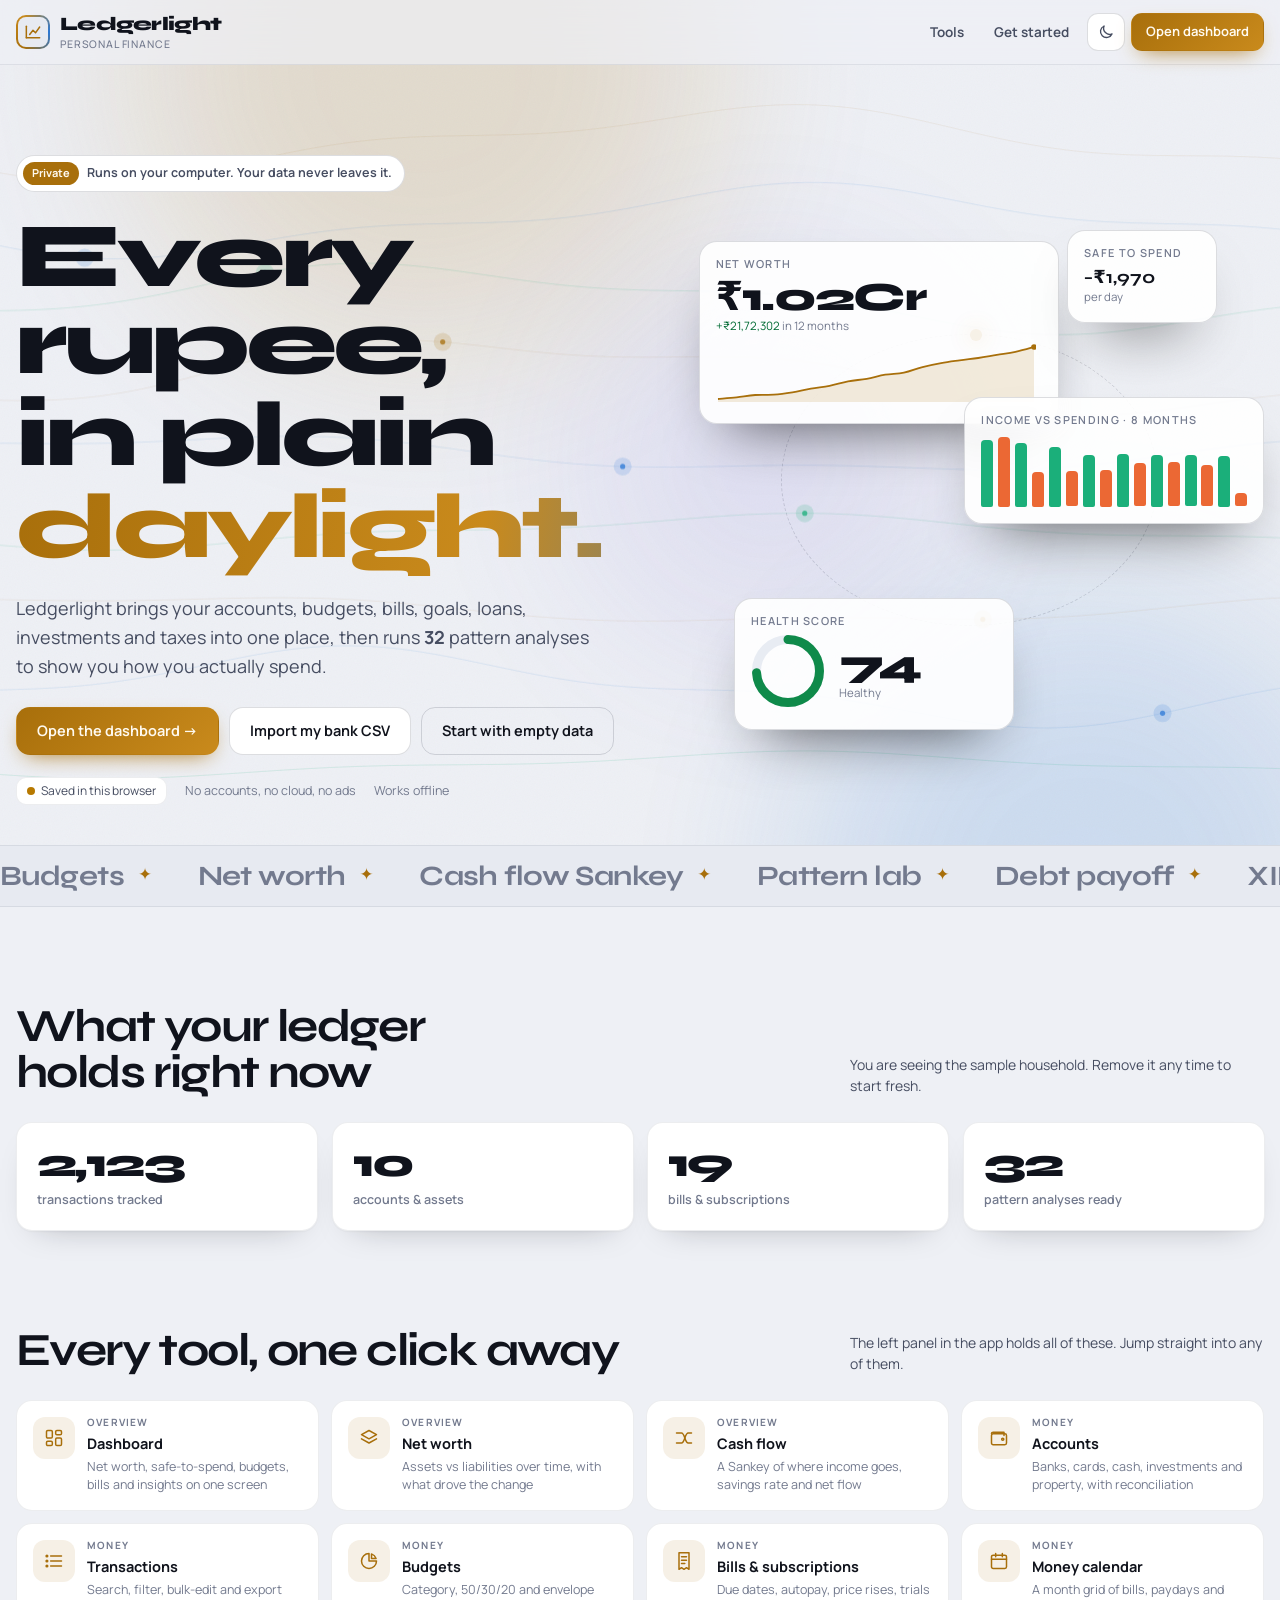
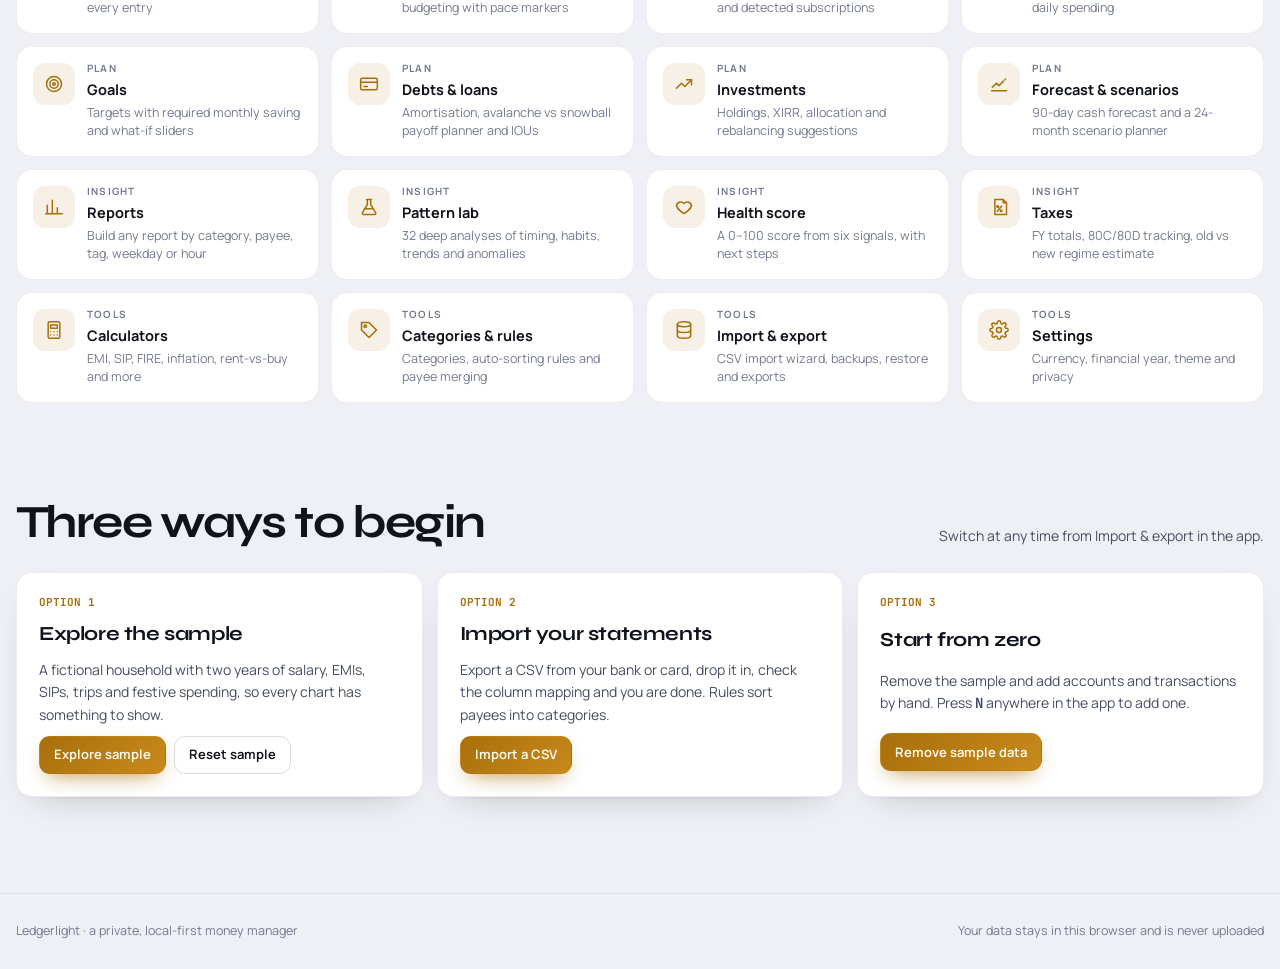
==== commit f6a2e8cc: "Prepare for Hostinger static hosting - Add .htaccess: serve the site from public/, block data/, serv" ====
--- a/public/index.html
+++ b/public/index.html
@@ -243,8 +243,8 @@
     U.$('#numbers').innerHTML = items.map(([n, l]) => `<div class="card reveal tilt"><div class="n" data-count="${n}" data-kind="num">${n}</div><div class="l">${l}</div></div>`).join('');
     U.countUp(U.$('#numbers')); U.tilt(document);
     U.$('#data-note').textContent = S.state.meta.isSample ? 'You are seeing the sample household. Remove it any time to start fresh.' : 'These numbers come from your own data.';
-    U.$('#mode-line').innerHTML = `<span class="mode-chip ${S.mode}" style="padding:4px 10px"><span class="dot"></span>${S.mode === 'server' ? 'Saving to data/finance.db' : 'Browser storage (server not running)'}</span>`;
-    U.$('#foot-db').textContent = S.mode === 'server' ? 'Database: data/finance.db' : 'Start “Start Ledgerlight.command” to use the database file';
+    U.$('#mode-line').innerHTML = `<span class="mode-chip ${S.mode}" style="padding:4px 10px"><span class="dot"></span>${S.mode === 'server' ? 'Saving to data/finance.db' : (S.hosted() ? 'Saved in this browser' : 'Browser storage (server not running)')}</span>`;
+    U.$('#foot-db').textContent = S.mode === 'server' ? 'Database: data/finance.db' : (S.hosted() ? 'Your data stays in this browser and is never uploaded' : 'Start “Start Ledgerlight.command” to use the database file');
   };
   const freshen = async () => { if (await U.confirm('Start with empty data?', 'This removes the sample household. Default categories stay. ' + (S.mode === 'server' ? 'A backup of the database is saved first.' : ''), 'Remove sample data')) { await S.clearAll(); U.toast('Sample data removed'); fill(); } };
   U.$('#cta-fresh').onclick = freshen; U.$('#fresh2').onclick = freshen;
